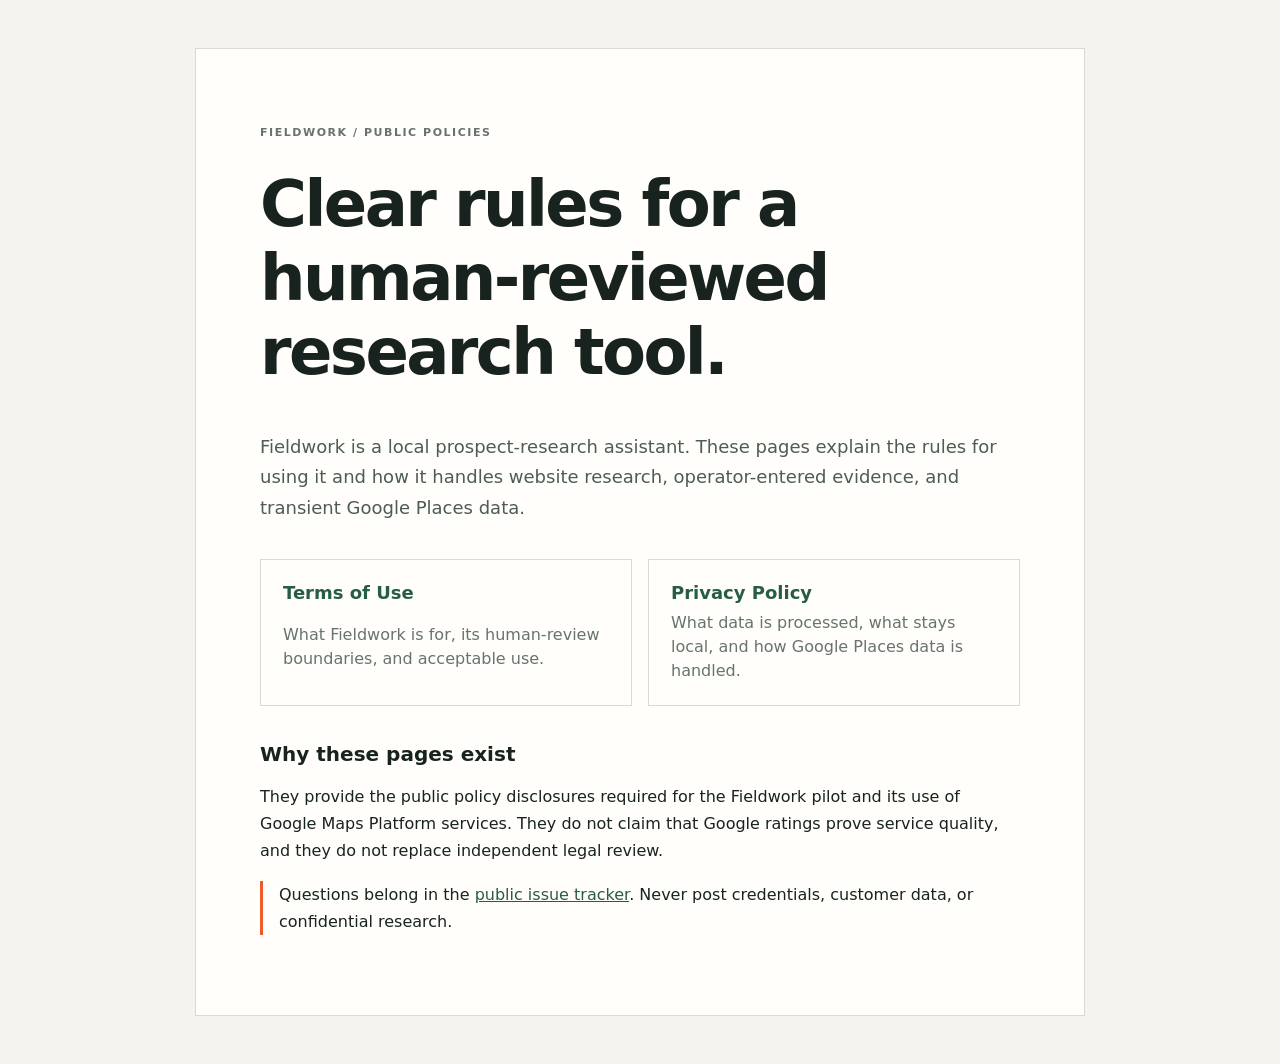
==== index.html @ 398493f4 "Publish Fieldwork policy pages" ====
<!doctype html>
<html lang="en">
<head><meta charset="utf-8"><meta name="viewport" content="width=device-width,initial-scale=1"><title>Fieldwork Policies</title><link rel="stylesheet" href="styles.css"></head>
<body><main>
<p class="eyebrow">FIELDWORK / PUBLIC POLICIES</p>
<h1>Clear rules for a human-reviewed research tool.</h1>
<p class="lede">Fieldwork is a local prospect-research assistant. These pages explain the rules for using it and how it handles website research, operator-entered evidence, and transient Google Places data.</p>
<section class="policy-grid">
  <a class="policy-card" href="terms.html"><strong>Terms of Use</strong><span>What Fieldwork is for, its human-review boundaries, and acceptable use.</span></a>
  <a class="policy-card" href="privacy.html"><strong>Privacy Policy</strong><span>What data is processed, what stays local, and how Google Places data is handled.</span></a>
</section>
<h2>Why these pages exist</h2>
<p>They provide the public policy disclosures required for the Fieldwork pilot and its use of Google Maps Platform services. They do not claim that Google ratings prove service quality, and they do not replace independent legal review.</p>
<p class="notice">Questions belong in the <a href="https://github.com/seabassbroil-star/fieldwork-policies/issues">public issue tracker</a>. Never post credentials, customer data, or confidential research.</p>
</main></body>
</html>
---- styles.css ----
:root { color-scheme: light; font-family: system-ui, sans-serif; color: #18231f; background: #f5f3ed; }
body { margin: 0; }
main { background: #fffefa; border: 1px solid #d8dad3; margin: 48px auto; max-width: 760px; padding: clamp(28px, 6vw, 64px); }
h1 { font-size: clamp(36px, 7vw, 64px); letter-spacing: -.04em; margin-top: 24px; }
h2 { font-size: 20px; margin-top: 32px; }
p { line-height: 1.7; }
a { color: #285d45; }
nav { display: flex; gap: 24px; margin: 32px 0; }
.notice { border-left: 3px solid #ef5b2a; padding-left: 16px; }
.eyebrow { color: #68736e; font-size: 11px; font-weight: 700; letter-spacing: .14em; }
.lede { color: #4e5b56; font-size: 18px; }
.policy-grid { display: grid; gap: 16px; grid-template-columns: 1fr 1fr; margin: 36px 0; }
.policy-card { border: 1px solid #d8dad3; display: grid; gap: 8px; padding: 22px; text-decoration: none; }
.policy-card strong { font-size: 18px; }
.policy-card span { color: #68736e; line-height: 1.5; }
@media (max-width: 600px) { main { margin: 0; } .policy-grid { grid-template-columns: 1fr; } }
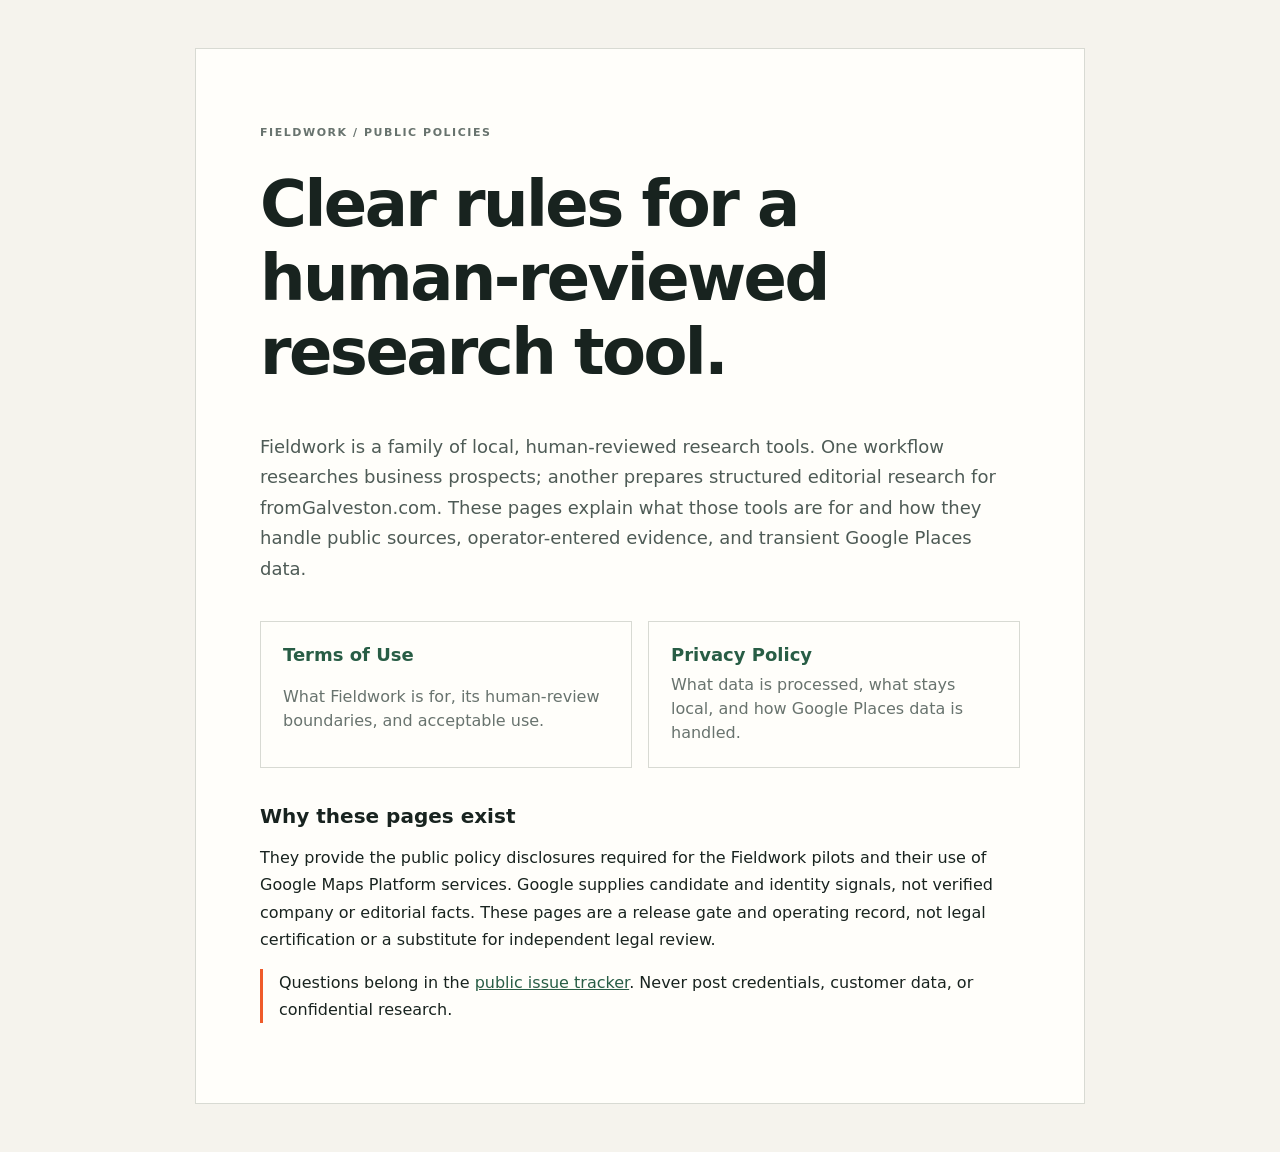
==== commit 540a76f4: "Document fromGalveston research workflow" ====
--- a/index.html
+++ b/index.html
@@ -4,13 +4,13 @@
 <body><main>
 <p class="eyebrow">FIELDWORK / PUBLIC POLICIES</p>
 <h1>Clear rules for a human-reviewed research tool.</h1>
-<p class="lede">Fieldwork is a local prospect-research assistant. These pages explain the rules for using it and how it handles website research, operator-entered evidence, and transient Google Places data.</p>
+<p class="lede">Fieldwork is a family of local, human-reviewed research tools. One workflow researches business prospects; another prepares structured editorial research for fromGalveston.com. These pages explain what those tools are for and how they handle public sources, operator-entered evidence, and transient Google Places data.</p>
 <section class="policy-grid">
   <a class="policy-card" href="terms.html"><strong>Terms of Use</strong><span>What Fieldwork is for, its human-review boundaries, and acceptable use.</span></a>
   <a class="policy-card" href="privacy.html"><strong>Privacy Policy</strong><span>What data is processed, what stays local, and how Google Places data is handled.</span></a>
 </section>
 <h2>Why these pages exist</h2>
-<p>They provide the public policy disclosures required for the Fieldwork pilot and its use of Google Maps Platform services. They do not claim that Google ratings prove service quality, and they do not replace independent legal review.</p>
+<p>They provide the public policy disclosures required for the Fieldwork pilots and their use of Google Maps Platform services. Google supplies candidate and identity signals, not verified company or editorial facts. These pages are a release gate and operating record, not legal certification or a substitute for independent legal review.</p>
 <p class="notice">Questions belong in the <a href="https://github.com/seabassbroil-star/fieldwork-policies/issues">public issue tracker</a>. Never post credentials, customer data, or confidential research.</p>
 </main></body>
 </html>
